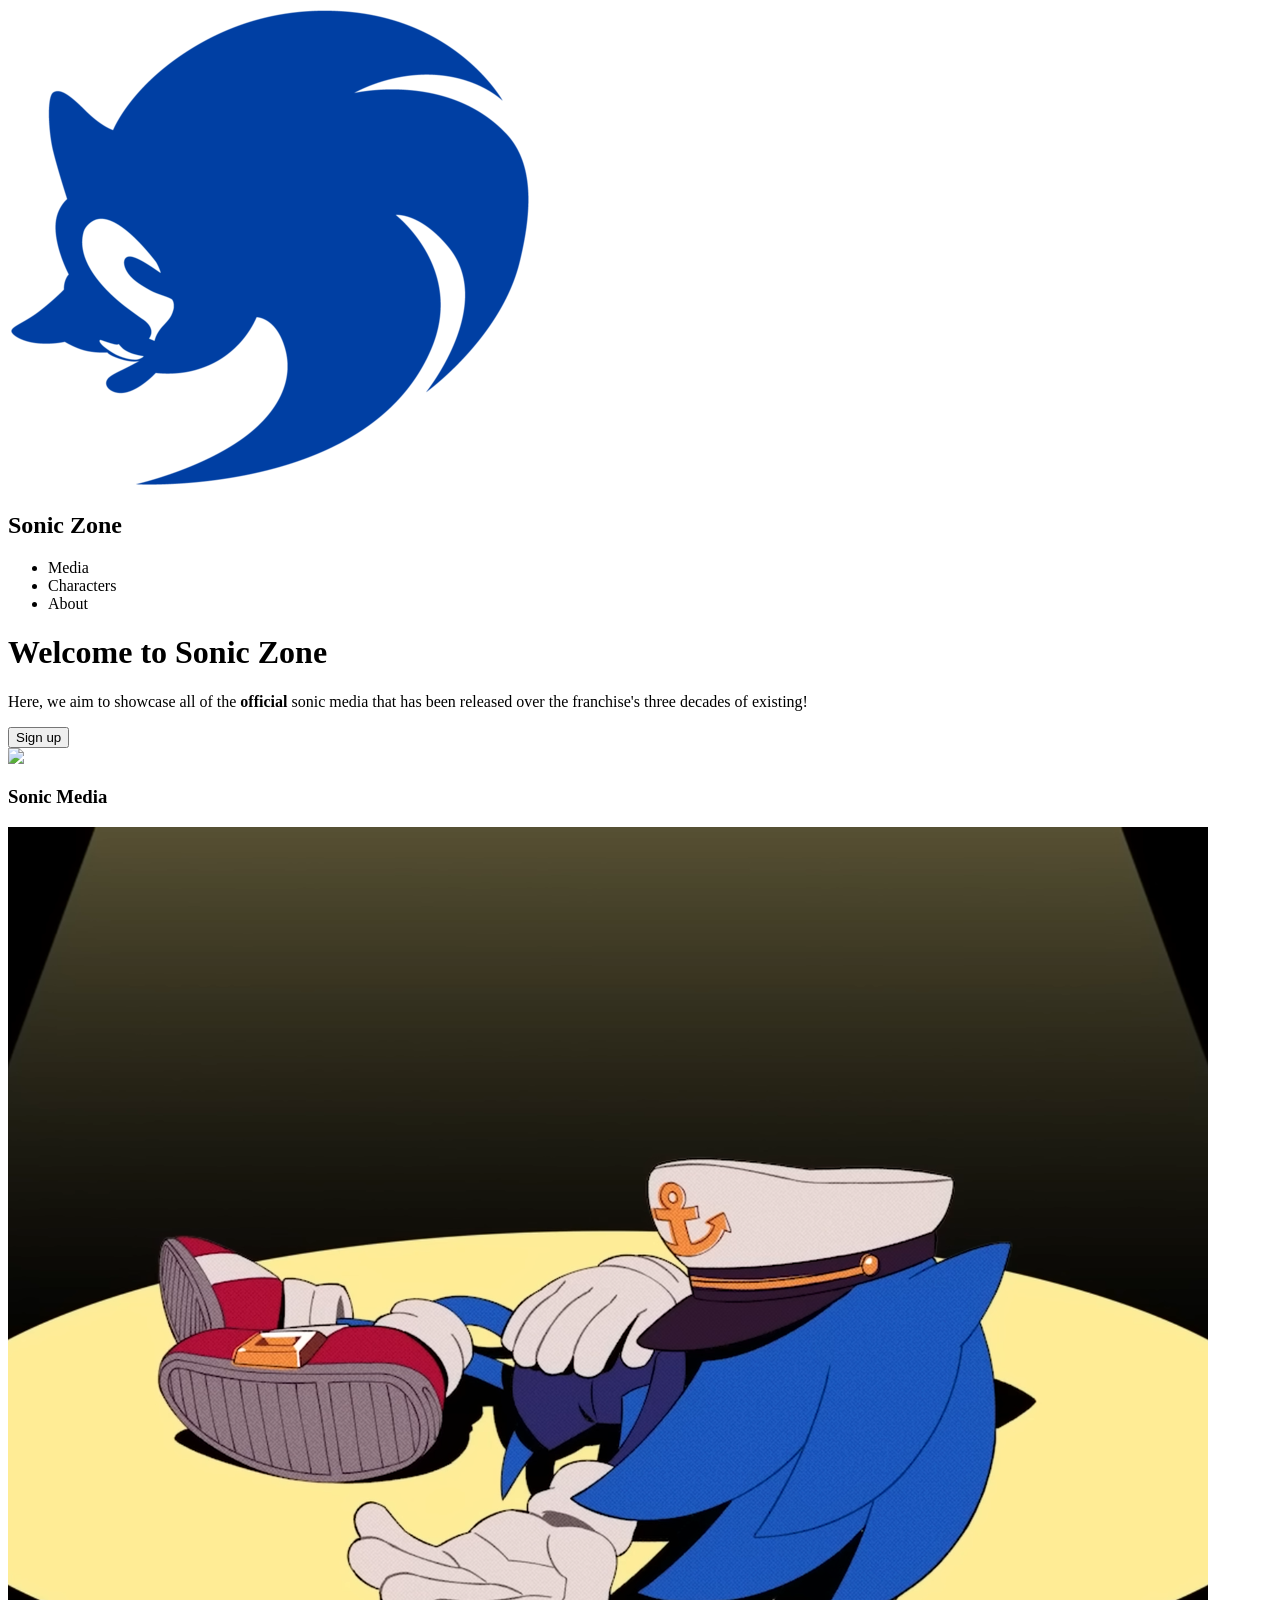
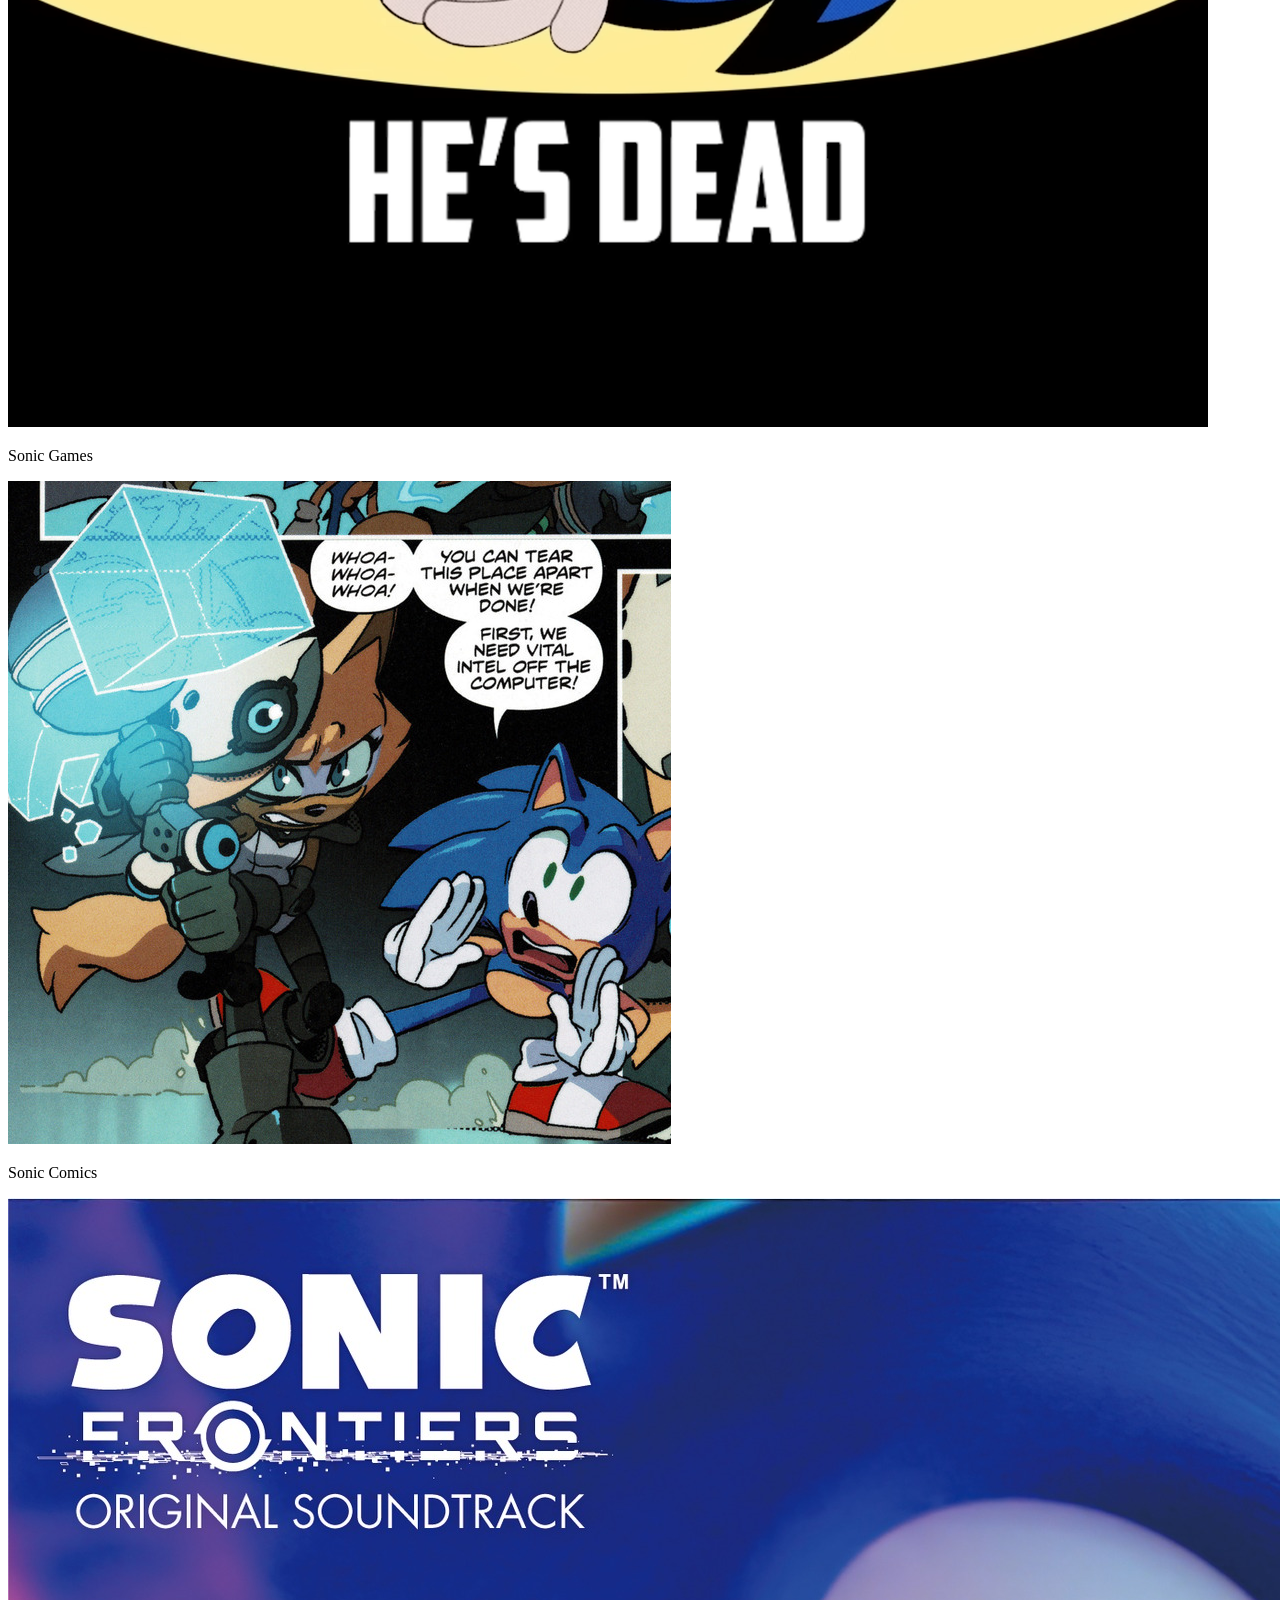
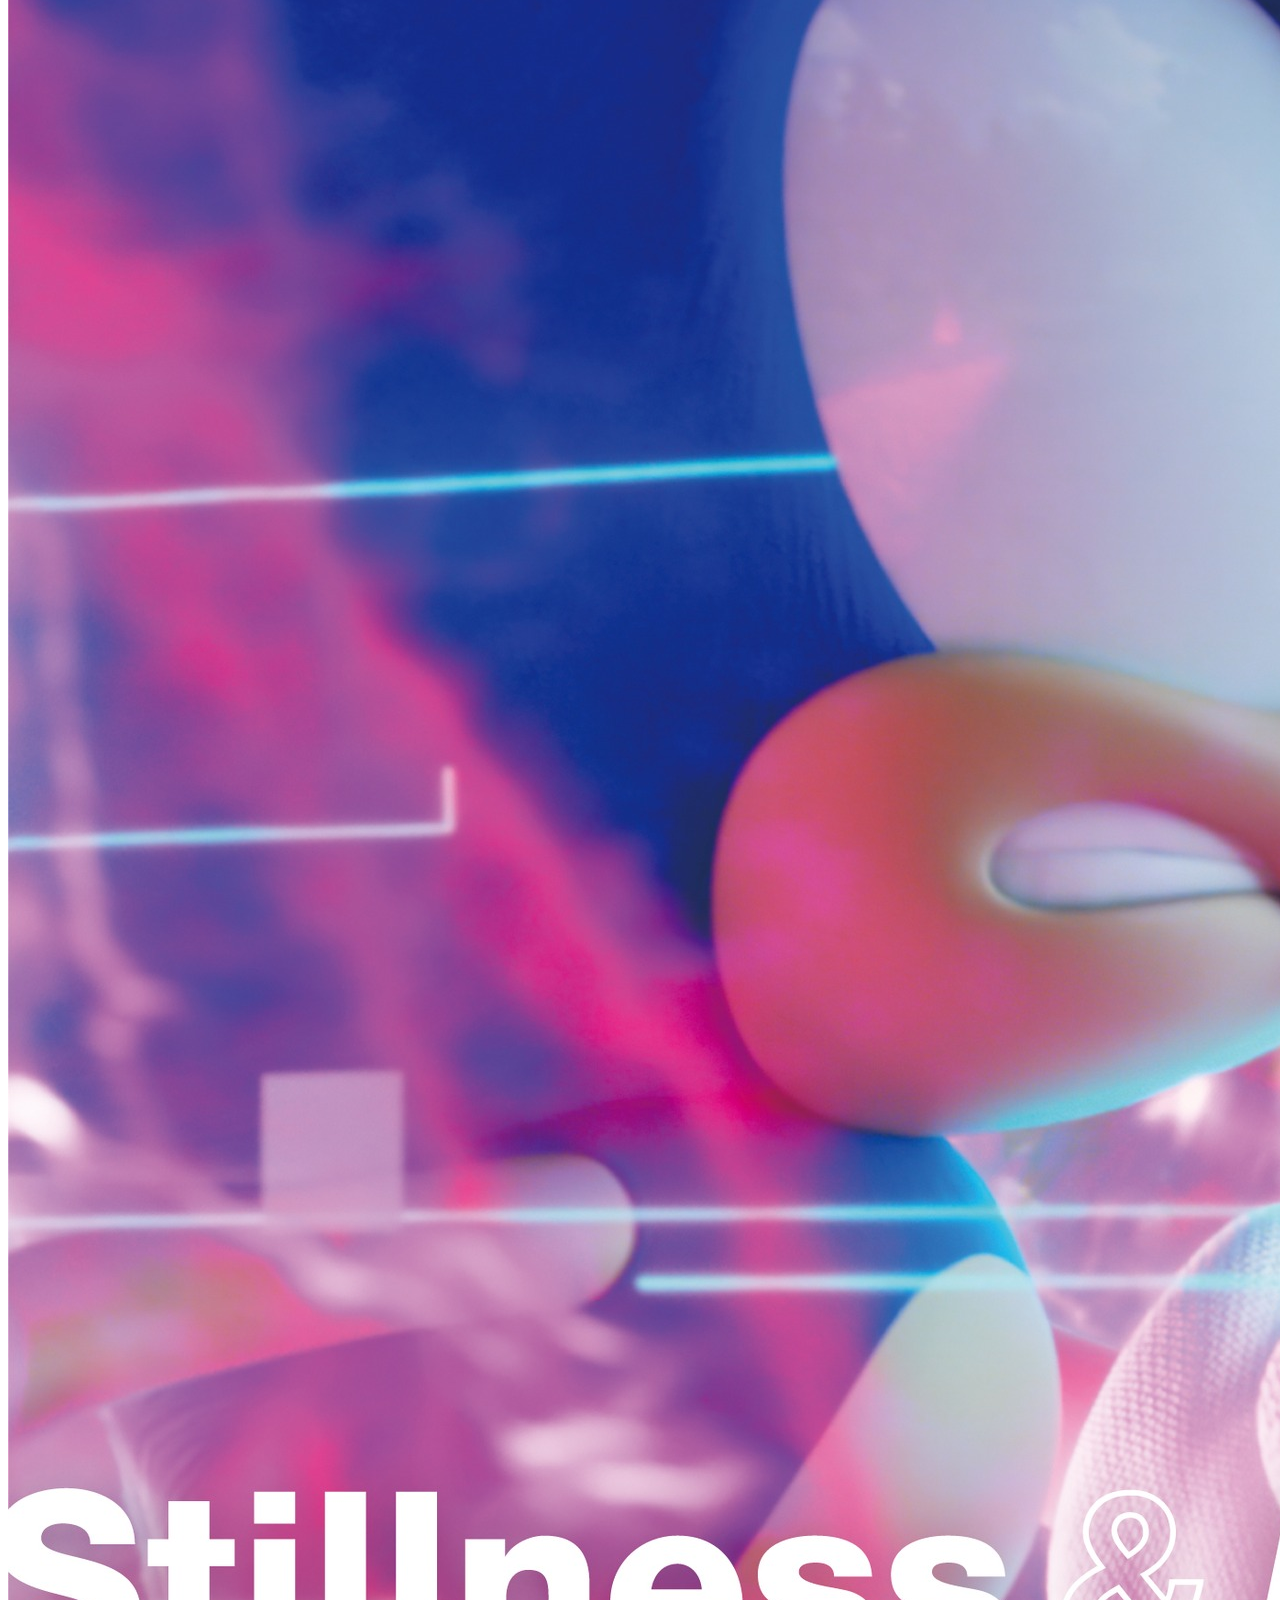
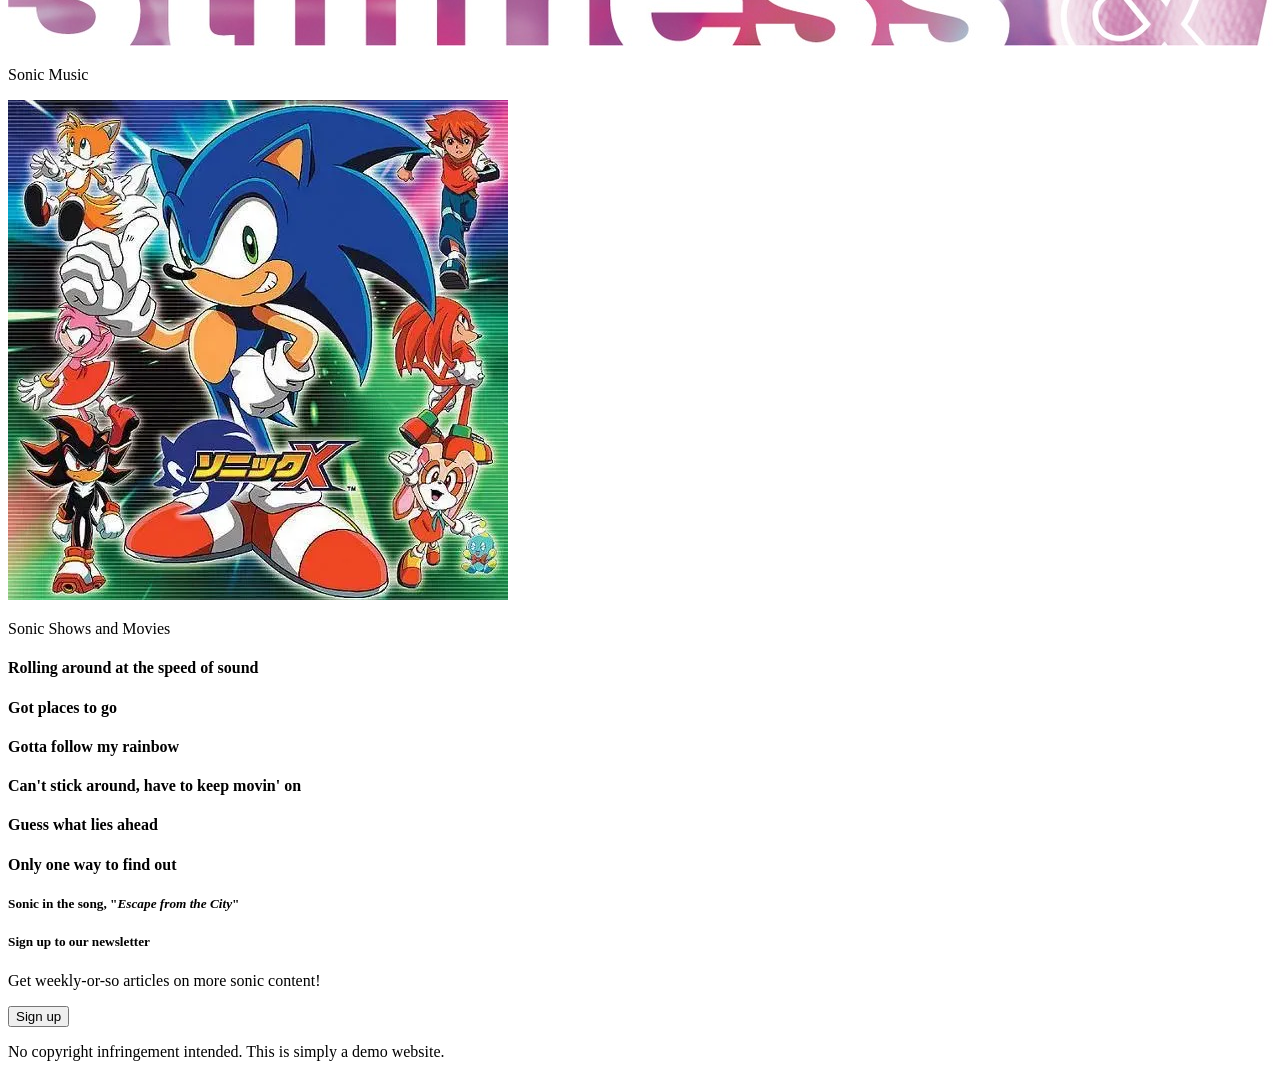
==== index.html @ 1c8a7d96 "Finished readme % html content, pictures downloaded and sourced" ====
<!DOCTYPE html>
<html lang="en">
<head>
    <meta charset="UTF-8">
    <meta http-equiv="X-UA-Compatible" content="IE=edge">
    <meta name="viewport" content="width=device-width, initial-scale=1.0">
    <title>Document</title>
    <link rel="stylesheet" href="style.css"/>
</head>
<body>
    <div class = "header">
        <div class = "logo">
            <img src = "images/sonic-icon.png">
            <h2>Sonic Zone</h2>
        </div>
        <ul>
            <li>Media</li>
            <li>Characters</li>
            <li>About</li>
        </ul>
    </div>
    <div class = "section1">
        <div class = "left-side">
            <h1>Welcome to Sonic Zone</h1>
            <p>Here, we aim to showcase all of the <strong>official</strong> sonic media that has been released over the franchise's three decades of existing!</p>
            <button>Sign up</button>
        </div>
        <img src = "images/sonic-top.png">
    </div>
    <div class = "section2">
        <h3>Sonic Media</h3>
        <div class = "cards">
            <div class = "card">
                <img src = "images/sonic-games.png">
                <p>Sonic Games</p>
            </div>
            <div class = "card">
                <img src = "images/sonic-comic.png">
                <p>Sonic Comics</p>
            </div>
            <div class = "card">
                <img src = "images/sonic-music.jpg">
                <p>Sonic Music</p>
            </div>
            <div class = "card">
                <img src = "images/sonic-shows.png">
                <p>Sonic Shows and Movies</p>
            </div>
        </div>
    </div>
    <div class = "section3">
        <h4>Rolling around at the speed of sound
        <h4>Got places to go</h4>
        <h4>Gotta follow my rainbow</h4>
        <h4>Can't stick around, have to keep movin' on</h4>
        <h4>Guess what lies ahead</h4>
        <h4>Only one way to find out</h4>
        <h5>Sonic in the song, "<em>Escape from the City</em>"</h5>
    </div>
    <div class = "section4">
        <div class = "box">
            <div class = "box-left">
                <h5 class = "white">Sign up to our newsletter</h5>
                <p>Get weekly-or-so articles on more sonic content!</p>
            </div>
            <button class="inverted">Sign up</button>
        </div>
    </div>
    <div class = "footer">
        <p>No copyright infringement intended. This is simply a demo website.</p>
    </div>
</body>
</html>
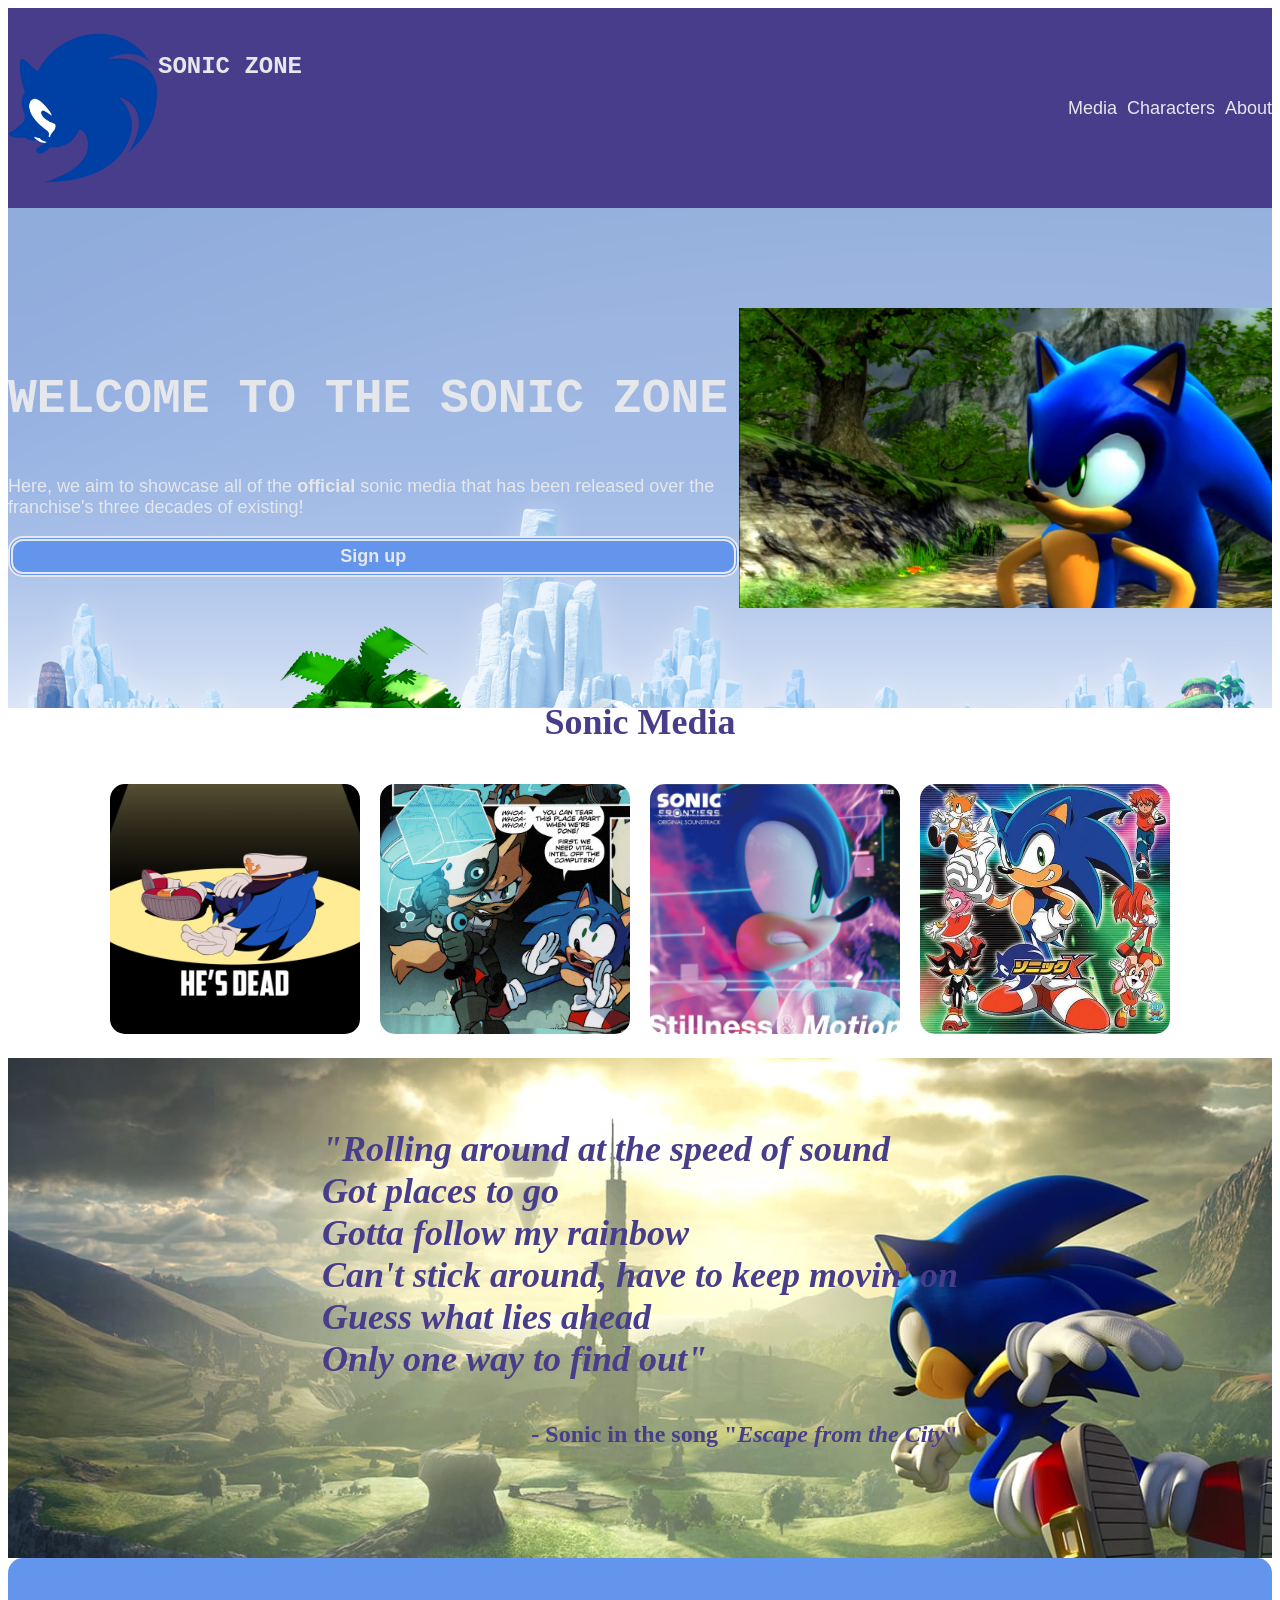
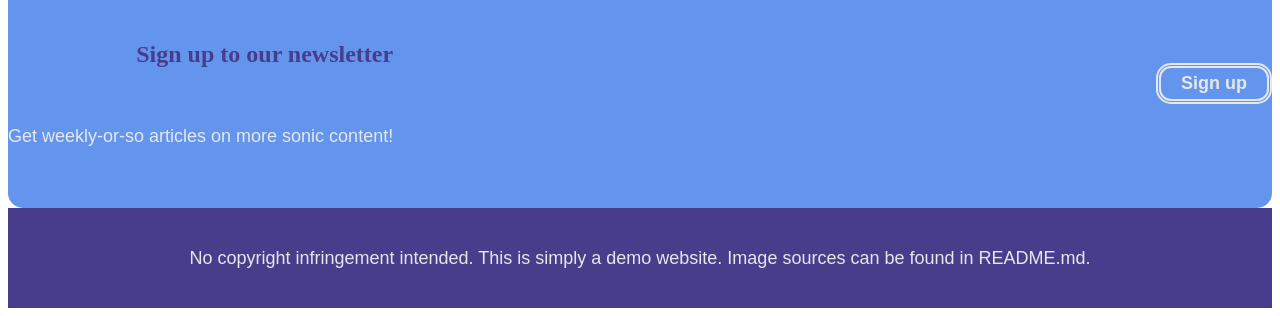
==== commit 8b0816e3: "added janky untroubleshooted css" ====
--- a/index.html
+++ b/index.html
@@ -4,58 +4,60 @@
     <meta charset="UTF-8">
     <meta http-equiv="X-UA-Compatible" content="IE=edge">
     <meta name="viewport" content="width=device-width, initial-scale=1.0">
-    <title>Document</title>
+    <title>Sonic Zone</title>
     <link rel="stylesheet" href="style.css"/>
 </head>
 <body>
     <div class = "header">
         <div class = "logo">
-            <img src = "images/sonic-icon.png">
-            <h2>Sonic Zone</h2>
+            <img src = "images/sonic-icon.png" class="small-icon">
+            <h2>SONIC ZONE</h2>
         </div>
         <ul>
-            <li>Media</li>
-            <li>Characters</li>
-            <li>About</li>
+            <li><a href="page.html">Media</a></li>
+            <li><a href="page.html">Characters</a></li>
+            <li><a href="page.html">About</a></li>
         </ul>
     </div>
     <div class = "section1">
         <div class = "left-side">
-            <h1>Welcome to Sonic Zone</h1>
+            <h1>WELCOME TO THE SONIC ZONE</h1>
             <p>Here, we aim to showcase all of the <strong>official</strong> sonic media that has been released over the franchise's three decades of existing!</p>
-            <button>Sign up</button>
+            <button href="page.html">Sign up</button>
         </div>
-        <img src = "images/sonic-top.png">
+        <img class = "top-pic" src = "images/sonic-top.jpeg">
     </div>
     <div class = "section2">
         <h3>Sonic Media</h3>
         <div class = "cards">
             <div class = "card">
-                <img src = "images/sonic-games.png">
-                <p>Sonic Games</p>
+                <a href="page.html"><img src = "images/sonic-games.png" class="icon"></a>
+                <p><a href="page.html">Sonic Games</a></p>
             </div>
             <div class = "card">
-                <img src = "images/sonic-comic.png">
-                <p>Sonic Comics</p>
+                <a href="page.html"><img src = "images/sonic-comic.png" class="icon"></a>
+                <p><a href="page.html">Sonic Comics</a></p>
             </div>
             <div class = "card">
-                <img src = "images/sonic-music.jpg">
-                <p>Sonic Music</p>
+                <a href="page.html"><img src = "images/sonic-music.jpg" class="icon"></a>
+                <p><a href="page.html">Sonic Music</a></p>
             </div>
             <div class = "card">
-                <img src = "images/sonic-shows.png">
-                <p>Sonic Shows and Movies</p>
+                <a href="page.html"><img src = "images/sonic-shows.png" class="icon"></a>
+                <p><a href="page.html">Sonic Shows and Movies</a></p>
             </div>
         </div>
     </div>
     <div class = "section3">
-        <h4>Rolling around at the speed of sound
-        <h4>Got places to go</h4>
-        <h4>Gotta follow my rainbow</h4>
-        <h4>Can't stick around, have to keep movin' on</h4>
-        <h4>Guess what lies ahead</h4>
-        <h4>Only one way to find out</h4>
-        <h5>Sonic in the song, "<em>Escape from the City</em>"</h5>
+        <div class="quote">
+            <h4>"Rolling around at the speed of sound
+            <h4>Got places to go</h4>
+            <h4>Gotta follow my rainbow</h4>
+            <h4>Can't stick around, have to keep movin' on</h4>
+            <h4>Guess what lies ahead</h4>
+            <h4>Only one way to find out"</h4>
+        <h5>- Sonic in the song "<em>Escape from the City</em>"</h5>
+        </div>
     </div>
     <div class = "section4">
         <div class = "box">
@@ -63,11 +65,11 @@
                 <h5 class = "white">Sign up to our newsletter</h5>
                 <p>Get weekly-or-so articles on more sonic content!</p>
             </div>
-            <button class="inverted">Sign up</button>
+            <button class="inverted" href="page.html">Sign up</button>
         </div>
     </div>
     <div class = "footer">
-        <p>No copyright infringement intended. This is simply a demo website.</p>
+        <p>No copyright infringement intended. This is simply a demo website. Image sources can be found in README.md.</p>
     </div>
 </body>
 </html>
--- a/style.css
+++ b/style.css
@@ -0,0 +1,186 @@
+body{
+    display:flex;
+    flex-direction: column;
+}
+
+.header{
+    display:flex;
+    height:200px;
+    align-items: center;
+    justify-content: space-between;
+    background-color: darkslateblue;
+    padding:auto 20px;
+}
+
+.logo{
+    display:flex;
+    flex-shrink: 0;
+}
+
+h2 {
+    font-size:24px;
+    color:#E5E7EB;
+    font-weight:bold;
+    font-family:'Courier New', Courier, monospace;
+}
+
+.small-icon{
+    height:150px;
+    width:150px;
+}
+
+ul{
+    display:flex;
+    gap: 10px;
+    list-style-type: none;
+}
+
+a{
+    text-decoration: none;
+}
+
+li, p, a {
+    font-size:18px;
+    color:#E5E7EB;
+    font-family: 'Gill Sans', 'Gill Sans MT', Calibri, 'Trebuchet MS', sans-serif;
+}
+
+.section1 {
+    height: 500px;
+    width:auto;
+    flex-shrink: 0;
+    display:flex;
+    justify-content: center;
+    align-items: center;
+    background-image: url("images/sonic-banner.png");
+}
+
+.left-side{
+    display:flex;
+    flex-direction: column;
+}
+
+h1{
+    font-size:48px;
+    font-weight:900;
+    color:#E5E7EB;
+    font-family:'Courier New', Courier, monospace;
+}
+
+button{
+    border-radius: 15px;
+    font-size:18px;
+    color:#E5E7EB;
+    border-color: #E5E7EB;
+    font-family: 'Gill Sans', 'Gill Sans MT', Calibri, 'Trebuchet MS', sans-serif;
+    font-weight: bold;
+    background-color: cornflowerblue;
+    border-style: double;
+    border-width: 5px;
+    padding: 5px 20px;
+}
+
+.top-pic{
+    height: 300px;
+    width:auto;
+}
+
+.section2 {
+    background-color: white;
+    height:350px;
+    width:auto;
+    display:flex;
+    flex-direction: column;
+}
+
+h3{
+    color:darkslateblue;
+    font-size: 36px;
+    font-weight: 900;
+}
+
+.cards{
+    display:flex;
+    flex-wrap: wrap;
+    gap:10px;
+}
+
+.card{
+    display:flex;
+    flex-direction: column;
+    width:250px;
+    height:auto;
+    padding:5px;
+}
+
+.icon{
+    height:250px;
+    width:250px;
+    border-radius: 15px;
+    border-width: 5px;
+    border-color: cornflowerblue;
+}
+
+.section3 {
+    height: 500px;
+    width:auto;
+    flex-shrink: 0;
+    display:flex;
+    justify-content: center;
+    align-items: center;
+    background-image: url("images/sonic-bottom.png");
+}
+
+.quote{
+    display:flex;
+    flex-direction: column;
+    align-items: baseline;
+}
+
+h4{
+    font-style: italic;
+    font-size: 36px;
+    color:darkslateblue;
+    padding:0;
+    margin:0;
+}
+
+h5{
+    font-weight:bold;
+    font-size: 24px;
+    color:darkslateblue;
+    align-self: end;
+}
+
+.section2 {
+    background-color: white;
+    height:350px;
+    width:auto;
+    display:flex;
+    justify-content: center;
+    align-items: center;
+}
+
+.box{
+    background-color: cornflowerblue;
+    border-radius: 15px;
+    display:flex;
+    justify-content: space-between;
+    align-items: center;
+    padding: auto 25px;
+    height: 250px;
+}
+
+.box-left{
+    display:flex;
+    flex-direction: column;
+    align-items: baseline;
+}
+
+.footer{
+    display:flex;
+    height:100px;
+    align-items: center;
+    justify-content:center;
+    background-color: darkslateblue;
+}
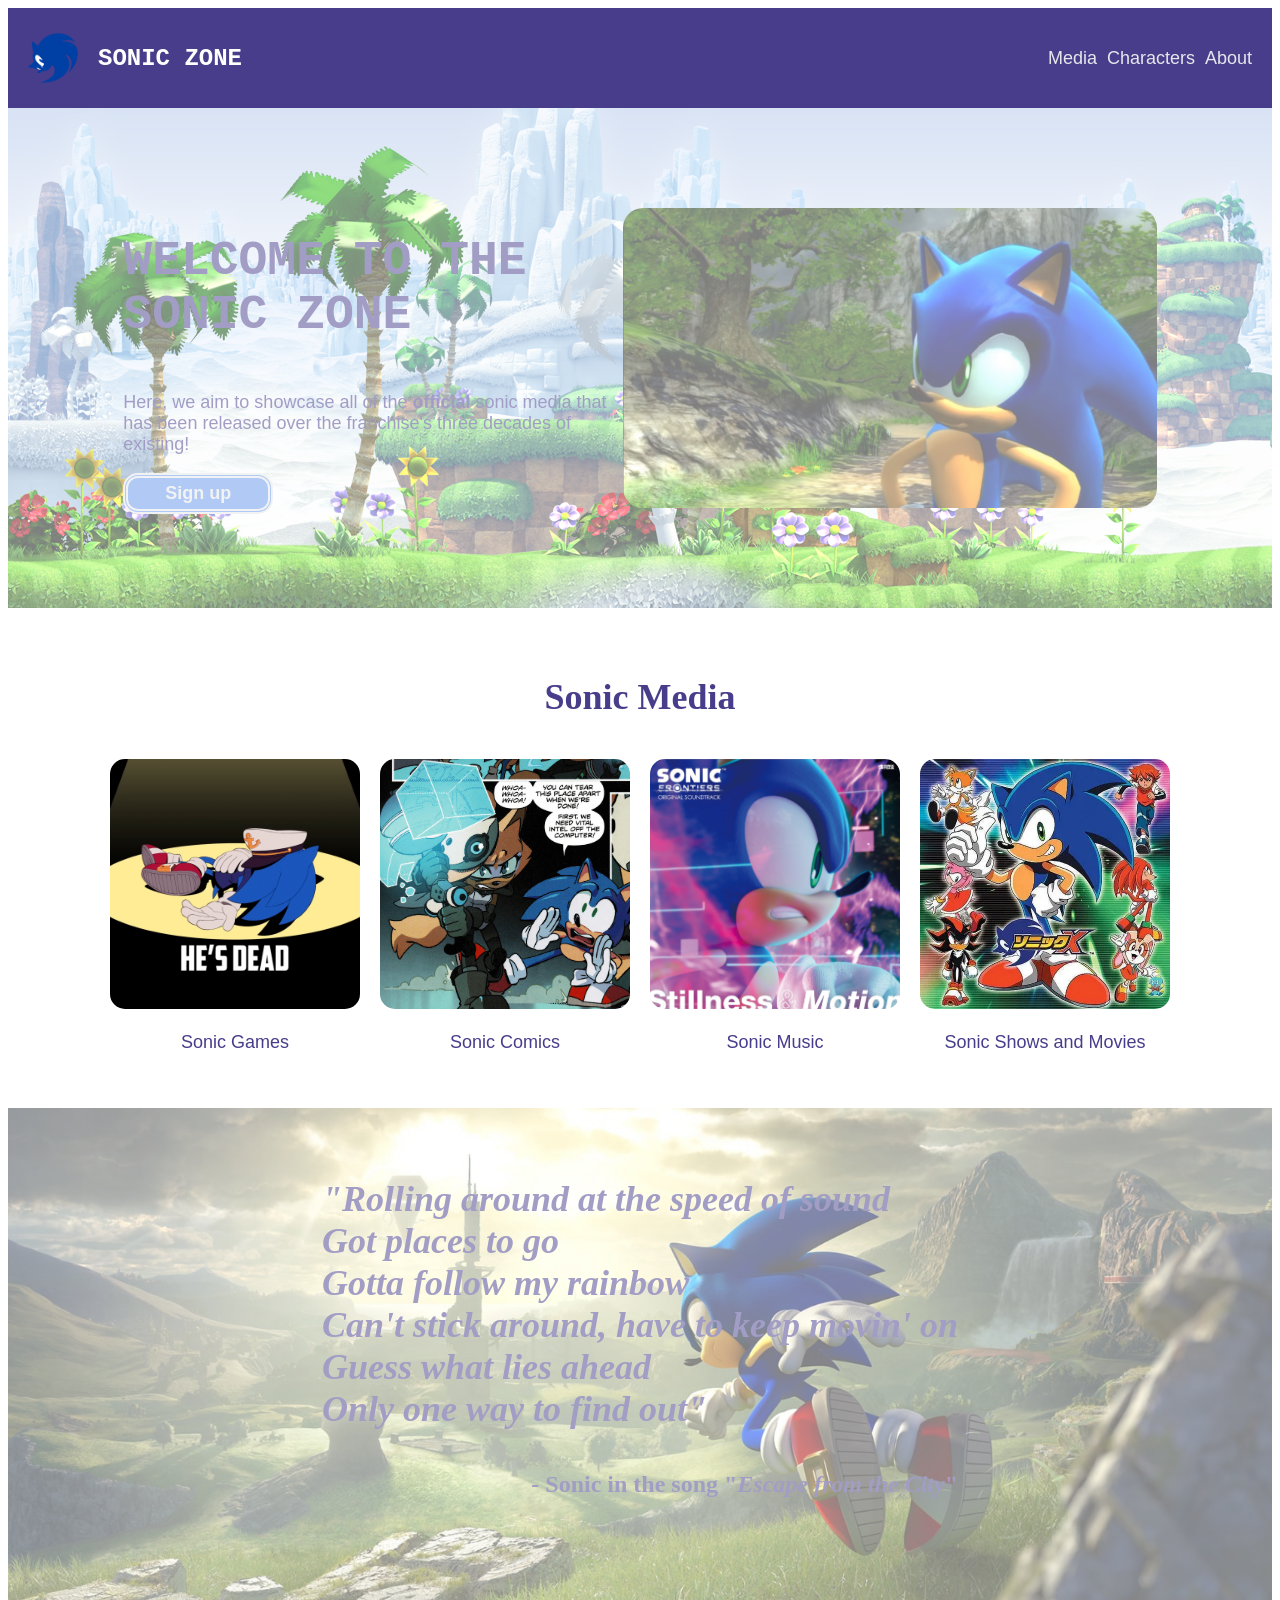
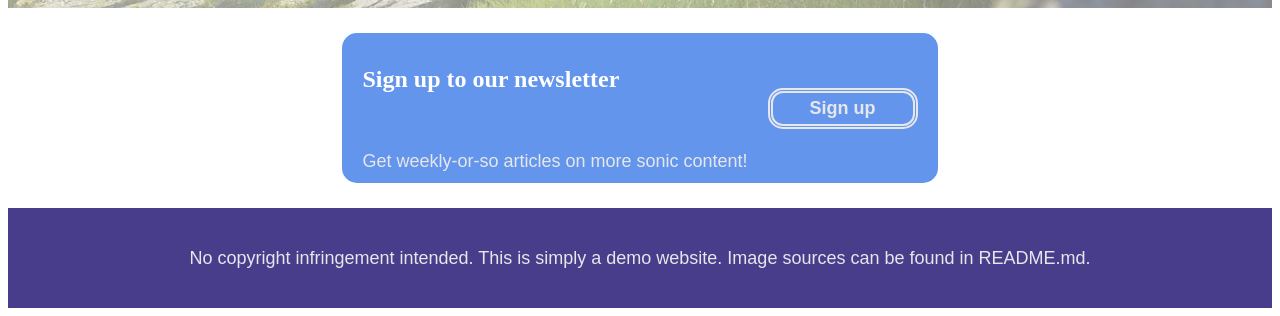
==== commit f1979f17: "basically finished everything apart from image opacity" ====
--- a/index.html
+++ b/index.html
@@ -20,43 +20,43 @@
         </ul>
     </div>
     <div class = "section1">
-        <div class = "left-side">
+        <div class = "left-side" id="full">
             <h1>WELCOME TO THE SONIC ZONE</h1>
-            <p>Here, we aim to showcase all of the <strong>official</strong> sonic media that has been released over the franchise's three decades of existing!</p>
+            <p class="desc">Here, we aim to showcase all of the <strong>official</strong> sonic media that has been released over the franchise's three decades of existing!</p>
             <button href="page.html">Sign up</button>
         </div>
-        <img class = "top-pic" src = "images/sonic-top.jpeg">
+        <img id = "full" class = "top-pic" src = "images/sonic-top.jpeg">
     </div>
     <div class = "section2">
         <h3>Sonic Media</h3>
         <div class = "cards">
             <div class = "card">
                 <a href="page.html"><img src = "images/sonic-games.png" class="icon"></a>
-                <p><a href="page.html">Sonic Games</a></p>
+                <p><a href="page.html" class="caption">Sonic Games</a></p>
             </div>
             <div class = "card">
                 <a href="page.html"><img src = "images/sonic-comic.png" class="icon"></a>
-                <p><a href="page.html">Sonic Comics</a></p>
+                <p><a href="page.html" class="caption">Sonic Comics</a></p>
             </div>
             <div class = "card">
                 <a href="page.html"><img src = "images/sonic-music.jpg" class="icon"></a>
-                <p><a href="page.html">Sonic Music</a></p>
+                <p><a href="page.html" class="caption">Sonic Music</a></p>
             </div>
             <div class = "card">
                 <a href="page.html"><img src = "images/sonic-shows.png" class="icon"></a>
-                <p><a href="page.html">Sonic Shows and Movies</a></p>
+                <p><a href="page.html" class="caption">Sonic Shows and Movies</a></p>
             </div>
         </div>
     </div>
     <div class = "section3">
-        <div class="quote">
+        <div class="quote" id = "full">
             <h4>"Rolling around at the speed of sound
             <h4>Got places to go</h4>
             <h4>Gotta follow my rainbow</h4>
             <h4>Can't stick around, have to keep movin' on</h4>
             <h4>Guess what lies ahead</h4>
             <h4>Only one way to find out"</h4>
-        <h5>- Sonic in the song "<em>Escape from the City</em>"</h5>
+        <h5 id = "full">- Sonic in the song "<em>Escape from the City</em>"</h5>
         </div>
     </div>
     <div class = "section4">
--- a/style.css
+++ b/style.css
@@ -5,7 +5,7 @@
 
 .header{
     display:flex;
-    height:200px;
+    height:100px;
     align-items: center;
     justify-content: space-between;
     background-color: darkslateblue;
@@ -14,25 +14,28 @@
 
 .logo{
     display:flex;
-    flex-shrink: 0;
+    align-items: center;
+    padding-left: 20px;
+    gap:20px;
 }
 
 h2 {
     font-size:24px;
-    color:#E5E7EB;
+    color:white;
     font-weight:bold;
     font-family:'Courier New', Courier, monospace;
 }
 
 .small-icon{
-    height:150px;
-    width:150px;
+    height:50px;
+    width:50px;
 }
 
 ul{
     display:flex;
     gap: 10px;
     list-style-type: none;
+    padding-right: 20px;
 }
 
 a{
@@ -44,6 +47,9 @@
     color:#E5E7EB;
     font-family: 'Gill Sans', 'Gill Sans MT', Calibri, 'Trebuchet MS', sans-serif;
 }
+.desc, .caption {
+    color:darkslateblue;
+}
 
 .section1 {
     height: 500px;
@@ -53,23 +59,28 @@
     justify-content: center;
     align-items: center;
     background-image: url("images/sonic-banner.png");
+    opacity:0.5;
 }
 
 .left-side{
     display:flex;
     flex-direction: column;
+    width:500px;
+    opacity:1;
 }
 
 h1{
     font-size:48px;
     font-weight:900;
-    color:#E5E7EB;
+    color:darkslateblue;
     font-family:'Courier New', Courier, monospace;
+    opacity:1;
 }
 
 button{
     border-radius: 15px;
     font-size:18px;
+    width:150px;
     color:#E5E7EB;
     border-color: #E5E7EB;
     font-family: 'Gill Sans', 'Gill Sans MT', Calibri, 'Trebuchet MS', sans-serif;
@@ -78,19 +89,26 @@
     border-style: double;
     border-width: 5px;
     padding: 5px 20px;
+    opacity:1;
 }
 
 .top-pic{
     height: 300px;
     width:auto;
+    border-radius: 20px;
+    border-color: white;
+    border-width: 10px;
+    opacity:1;
 }
 
 .section2 {
     background-color: white;
-    height:350px;
-    width:auto;
-    display:flex;
-    flex-direction: column;
+    height:500px;
+    width:auto;
+    display:flex;
+    flex-direction: column;
+    align-items: center;
+    justify-content: center;
 }
 
 h3{
@@ -111,6 +129,7 @@
     width:250px;
     height:auto;
     padding:5px;
+    align-items: center;
 }
 
 .icon{
@@ -129,6 +148,9 @@
     justify-content: center;
     align-items: center;
     background-image: url("images/sonic-bottom.png");
+    background-repeat: no-repeat;
+    background-size: cover;
+    opacity:0.5;
 }
 
 .quote{
@@ -143,6 +165,7 @@
     color:darkslateblue;
     padding:0;
     margin:0;
+    opacity:1;
 }
 
 h5{
@@ -150,11 +173,17 @@
     font-size: 24px;
     color:darkslateblue;
     align-self: end;
-}
-
-.section2 {
+    opacity:1;
+}
+
+.white{
+    color:white;
+    align-self: baseline;
+}
+
+.section4 {
     background-color: white;
-    height:350px;
+    height:200px;
     width:auto;
     display:flex;
     justify-content: center;
@@ -167,14 +196,15 @@
     display:flex;
     justify-content: space-between;
     align-items: center;
-    padding: auto 25px;
-    height: 250px;
+    padding: auto 25px auto 0;
+    height: 150px;
 }
 
 .box-left{
     display:flex;
     flex-direction: column;
     align-items: baseline;
+    padding:20px;
 }
 
 .footer{
@@ -183,4 +213,12 @@
     align-items: center;
     justify-content:center;
     background-color: darkslateblue;
+}
+
+.inverted{
+    margin-right: 20px;
+}
+
+#full{
+    opacity:1;
 }
